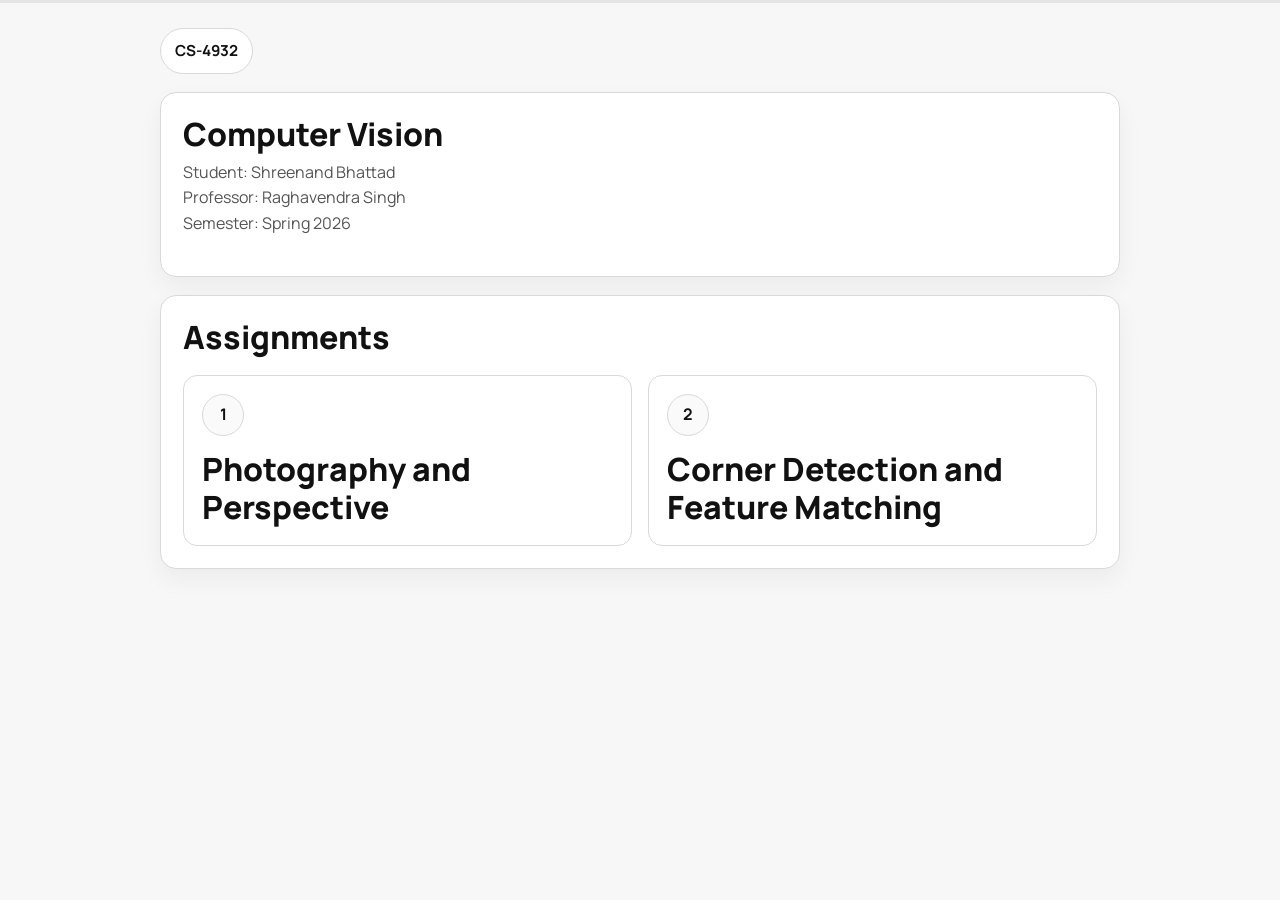
==== index.html @ b3ec2f50 "Restore course info on homepage" ====
<!doctype html>
<html lang="en">
<head>
    <meta charset="utf-8">
    <meta name="viewport" content="width=device-width, initial-scale=1">
    <title>CS-4932 Computer Vision</title>
    <link rel="preconnect" href="https://fonts.googleapis.com">
    <link rel="preconnect" href="https://fonts.gstatic.com" crossorigin>
    <link href="https://fonts.googleapis.com/css2?family=Manrope:wght@400;500;600;700;800&display=swap" rel="stylesheet">
    <link rel="stylesheet" href="assets/css/site.css">
</head>
<body>
    <div class="scroll-progress" id="scrollProgress"></div>

    <div class="site-shell">
        <header class="topbar reveal">
            <a class="brand-mark" href="./">CS-4932</a>
        </header>

        <main class="content-stack">
            <section class="section-card reveal">
                <div class="section-heading">
                    <div>
                        <h1 class="section-title">Computer Vision</h1>
                        <p class="section-summary">
                            Student: Shreenand Bhattad<br>
                            Professor: Raghavendra Singh<br>
                            Semester: Spring 2026
                        </p>
                    </div>
                </div>
            </section>

            <section class="section-card reveal">
                <div class="section-heading">
                    <h2 class="section-title">Assignments</h2>
                </div>

                <div class="card-grid">
                    <a class="assignment-card" href="assignment-1/">
                        <div class="assignment-index">1</div>
                        <h2 class="assignment-title">Photography and Perspective</h2>
                    </a>

                    <a class="assignment-card" href="assignment-2/">
                        <div class="assignment-index">2</div>
                        <h2 class="assignment-title">Corner Detection and Feature Matching</h2>
                    </a>
                </div>
            </section>
        </main>
    </div>

    <script src="assets/js/site.js"></script>
</body>
</html>
---- assets/css/site.css ----
:root {
    --bg: #f7f7f7;
    --surface: #ffffff;
    --surface-soft: #fafafa;
    --text: #111111;
    --muted: #555555;
    --border: #d9d9d9;
    --border-strong: #bdbdbd;
    --shadow: 0 10px 24px rgba(0, 0, 0, 0.05);
    --radius: 16px;
    --max-width: 960px;
    --duration-fast: 160ms;
    --duration-base: 260ms;
}

*,
*::before,
*::after {
    box-sizing: border-box;
}

html {
    scroll-behavior: smooth;
}

body {
    margin: 0;
    min-height: 100vh;
    font-family: "Manrope", "Segoe UI", sans-serif;
    color: var(--text);
    background: var(--bg);
    line-height: 1.6;
    -webkit-font-smoothing: antialiased;
}

a {
    color: inherit;
}

img {
    display: block;
    max-width: 100%;
}

button {
    font: inherit;
}

.scroll-progress {
    position: fixed;
    top: 0;
    left: 0;
    z-index: 30;
    width: 100%;
    height: 3px;
    background: rgba(0, 0, 0, 0.08);
}

.scroll-progress::after {
    content: "";
    display: block;
    width: 100%;
    height: 100%;
    background: #111111;
    transform-origin: left center;
    transform: scaleX(var(--scroll-progress, 0));
    transition: transform var(--duration-fast) linear;
}

.site-shell {
    width: min(calc(100% - 32px), var(--max-width));
    margin: 0 auto;
    padding: 28px 0 56px;
}

.topbar {
    display: flex;
    align-items: center;
    justify-content: space-between;
    gap: 16px;
    margin-bottom: 18px;
}

.brand-mark,
.back-link {
    display: inline-flex;
    align-items: center;
    padding: 10px 14px;
    border: 1px solid var(--border);
    border-radius: 999px;
    background: var(--surface);
    text-decoration: none;
    font-size: 0.95rem;
    font-weight: 700;
    transition:
        border-color var(--duration-base) ease,
        transform var(--duration-base) ease;
}

.brand-mark:hover,
.back-link:hover,
.assignment-card:hover,
.photo-card:hover,
.resource-link:hover {
    transform: translateY(-1px);
    border-color: var(--border-strong);
}

.content-stack {
    display: grid;
    gap: 18px;
}

.section-card {
    border: 1px solid var(--border);
    border-radius: var(--radius);
    background: var(--surface);
    box-shadow: var(--shadow);
    padding: 22px;
}

.section-heading {
    margin-bottom: 18px;
}

.section-kicker,
.photo-label {
    margin: 0 0 8px;
    font-size: 0.78rem;
    font-weight: 700;
    letter-spacing: 0.08em;
    text-transform: uppercase;
    color: var(--muted);
}

.section-title,
.assignment-title,
.photo-title {
    margin: 0;
    font-size: clamp(1.3rem, 3vw, 2rem);
    line-height: 1.2;
    font-weight: 800;
}

.section-summary,
.photo-caption,
.objective-list li,
.analysis-panel p {
    color: var(--muted);
}

.section-summary {
    margin: 6px 0 0;
}

.card-grid,
.photo-grid,
.resource-grid {
    display: grid;
    gap: 16px;
}

.card-grid,
.photo-grid {
    grid-template-columns: repeat(2, minmax(0, 1fr));
}

.resource-grid {
    grid-template-columns: repeat(auto-fit, minmax(180px, 1fr));
}

.assignment-card,
.analysis-panel,
.photo-card {
    border: 1px solid var(--border);
    border-radius: 14px;
    background: var(--surface);
}

.assignment-card,
.analysis-panel {
    padding: 18px;
}

.assignment-card {
    text-decoration: none;
}

.assignment-index {
    display: inline-flex;
    align-items: center;
    justify-content: center;
    width: 42px;
    height: 42px;
    margin-bottom: 14px;
    border-radius: 50%;
    border: 1px solid var(--border);
    background: var(--surface-soft);
    font-weight: 700;
}

.photo-card {
    overflow: hidden;
}

.photo-frame {
    aspect-ratio: 3 / 4;
    background: #efefef;
    cursor: zoom-in;
    overflow: hidden;
}

.photo-frame img {
    width: 100%;
    height: 100%;
    object-fit: cover;
    transition:
        transform var(--duration-base) ease,
        object-fit var(--duration-base) ease;
}

.photo-card:hover .photo-frame img {
    transform: scale(1.02);
}

.photo-card.is-contained .photo-frame img {
    object-fit: contain;
    background: #111111;
}

.photo-body {
    padding: 16px;
}

.photo-topline {
    display: flex;
    align-items: center;
    justify-content: space-between;
    gap: 12px;
    margin-bottom: 8px;
}

.photo-label {
    margin: 0;
}

.photo-title {
    font-size: 1.1rem;
    margin-bottom: 6px;
}

.photo-action,
.resource-link {
    display: inline-flex;
    align-items: center;
    justify-content: center;
    padding: 9px 14px;
    border: 1px solid var(--border);
    border-radius: 999px;
    background: #111111;
    color: #ffffff;
    text-decoration: none;
    cursor: pointer;
    transition:
        transform var(--duration-base) ease,
        background var(--duration-base) ease,
        border-color var(--duration-base) ease;
}

.photo-action.is-secondary,
.resource-link.is-secondary {
    background: var(--surface);
    color: var(--text);
}

.objective-list {
    margin: 0;
    padding-left: 18px;
}

.objective-list li + li {
    margin-top: 6px;
}

.analysis-panel p {
    margin: 0;
}

.analysis-panel p + p {
    margin-top: 10px;
}

.modal {
    position: fixed;
    inset: 0;
    z-index: 40;
    display: grid;
    place-items: center;
    padding: 24px;
    background: rgba(0, 0, 0, 0.82);
    opacity: 0;
    visibility: hidden;
    transition:
        opacity var(--duration-base) ease,
        visibility var(--duration-base) ease;
}

.modal.is-open {
    opacity: 1;
    visibility: visible;
}

.modal-dialog {
    position: relative;
    width: min(720px, 100%);
}

.modal-image {
    width: 100%;
    max-height: 84vh;
    object-fit: contain;
    border-radius: 14px;
    background: #111111;
}

.modal-caption {
    margin-top: 10px;
    color: rgba(255, 255, 255, 0.9);
    text-align: center;
}

.modal-close {
    position: absolute;
    top: 12px;
    right: 12px;
    width: 38px;
    height: 38px;
    border: 0;
    border-radius: 50%;
    background: rgba(255, 255, 255, 0.92);
    color: #111111;
    cursor: pointer;
}

.reveal {
    opacity: 0;
    transform: translateY(14px);
    transition:
        opacity var(--duration-base) ease,
        transform var(--duration-base) ease;
}

.reveal.is-visible {
    opacity: 1;
    transform: translateY(0);
}

body.modal-open {
    overflow: hidden;
}

@media (max-width: 700px) {
    .site-shell {
        width: min(calc(100% - 20px), var(--max-width));
        padding-top: 20px;
        padding-bottom: 40px;
    }

    .section-card {
        padding: 18px;
    }

    .card-grid,
    .photo-grid {
        grid-template-columns: 1fr;
    }

    .photo-topline {
        flex-direction: column;
        align-items: flex-start;
    }

    .resource-link,
    .photo-action {
        width: 100%;
    }
}

@media (prefers-reduced-motion: reduce) {
    html {
        scroll-behavior: auto;
    }

    *,
    *::before,
    *::after {
        animation-duration: 0.01ms !important;
        animation-iteration-count: 1 !important;
        transition-duration: 0.01ms !important;
        scroll-behavior: auto !important;
    }
}
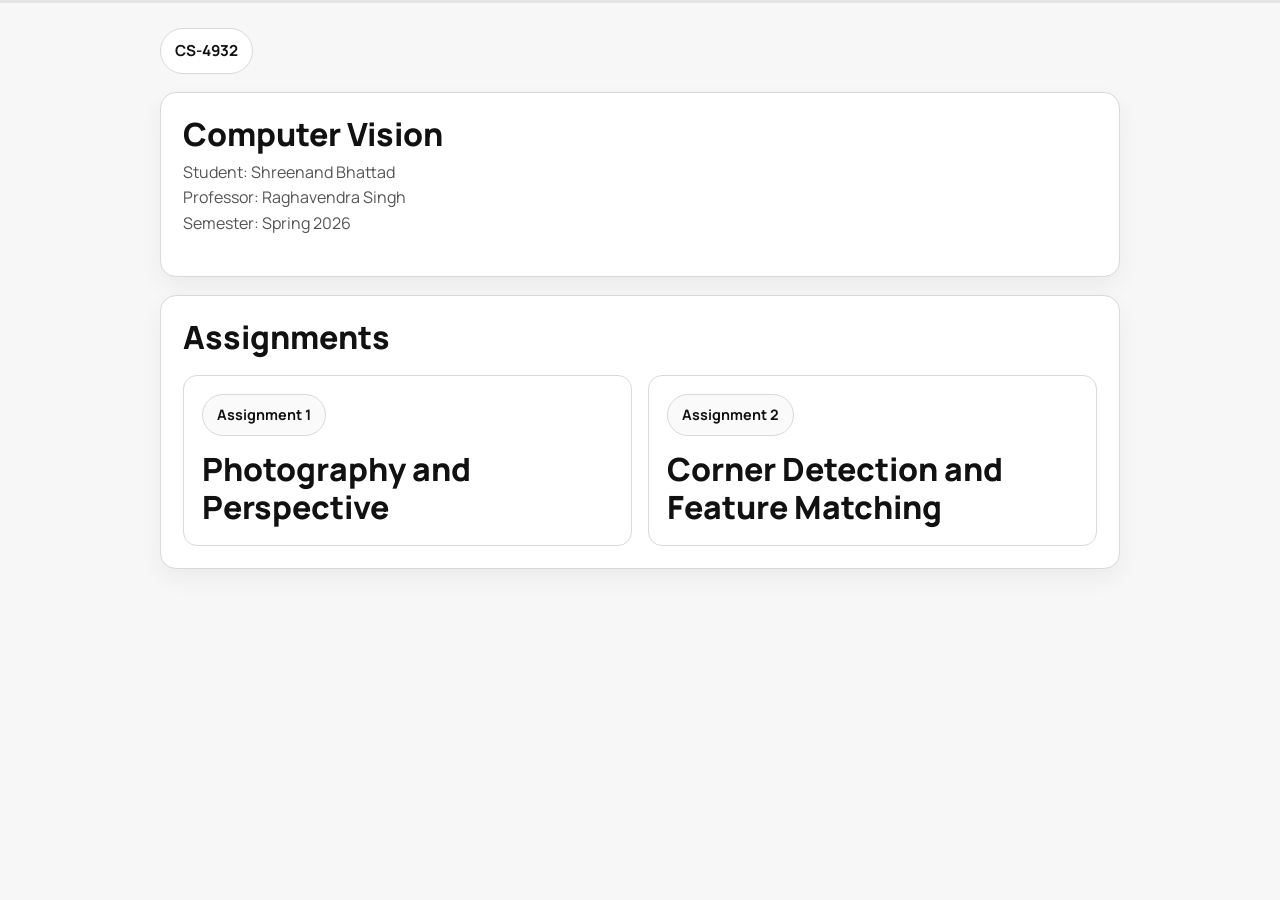
==== commit 32ddee1f: "Update assignment pages and resources" ====
--- a/index.html
+++ b/index.html
@@ -38,12 +38,12 @@
 
                 <div class="card-grid">
                     <a class="assignment-card" href="assignment-1/">
-                        <div class="assignment-index">1</div>
+                        <div class="assignment-index">Assignment 1</div>
                         <h2 class="assignment-title">Photography and Perspective</h2>
                     </a>
 
                     <a class="assignment-card" href="assignment-2/">
-                        <div class="assignment-index">2</div>
+                        <div class="assignment-index">Assignment 2</div>
                         <h2 class="assignment-title">Corner Detection and Feature Matching</h2>
                     </a>
                 </div>
--- a/assets/css/site.css
+++ b/assets/css/site.css
@@ -190,12 +190,13 @@
     display: inline-flex;
     align-items: center;
     justify-content: center;
-    width: 42px;
-    height: 42px;
+    min-height: 42px;
+    padding: 0 14px;
     margin-bottom: 14px;
-    border-radius: 50%;
+    border-radius: 999px;
     border: 1px solid var(--border);
     background: var(--surface-soft);
+    font-size: 0.9rem;
     font-weight: 700;
 }
 
@@ -210,6 +211,10 @@
     overflow: hidden;
 }
 
+.photo-frame.is-wide {
+    aspect-ratio: 4 / 3;
+}
+
 .photo-frame img {
     width: 100%;
     height: 100%;
@@ -225,7 +230,7 @@
 
 .photo-card.is-contained .photo-frame img {
     object-fit: contain;
-    background: #111111;
+    background: var(--surface-soft);
 }
 
 .photo-body {
@@ -288,6 +293,69 @@
 
 .analysis-panel p + p {
     margin-top: 10px;
+}
+
+.table-wrap {
+    overflow-x: auto;
+    border: 1px solid var(--border);
+    border-radius: 14px;
+    background: var(--surface);
+}
+
+.data-table {
+    width: 100%;
+    border-collapse: collapse;
+    font-size: 0.92rem;
+}
+
+.data-table th,
+.data-table td {
+    padding: 10px 12px;
+    border-bottom: 1px solid var(--border);
+    text-align: left;
+    white-space: nowrap;
+}
+
+.data-table th {
+    background: var(--surface-soft);
+    font-weight: 700;
+}
+
+.gallery-grid {
+    display: grid;
+    grid-template-columns: repeat(auto-fit, minmax(180px, 1fr));
+    gap: 14px;
+}
+
+.overlay-card {
+    display: block;
+    border: 1px solid var(--border);
+    border-radius: 14px;
+    background: var(--surface);
+    overflow: hidden;
+    text-decoration: none;
+    transition:
+        border-color var(--duration-base) ease,
+        transform var(--duration-base) ease;
+}
+
+.overlay-card:hover {
+    transform: translateY(-1px);
+    border-color: var(--border-strong);
+}
+
+.overlay-card img {
+    width: 100%;
+    aspect-ratio: 4 / 3;
+    object-fit: cover;
+    background: #efefef;
+}
+
+.overlay-card span {
+    display: block;
+    padding: 10px 12px;
+    font-size: 0.9rem;
+    color: var(--muted);
 }
 
 .modal {
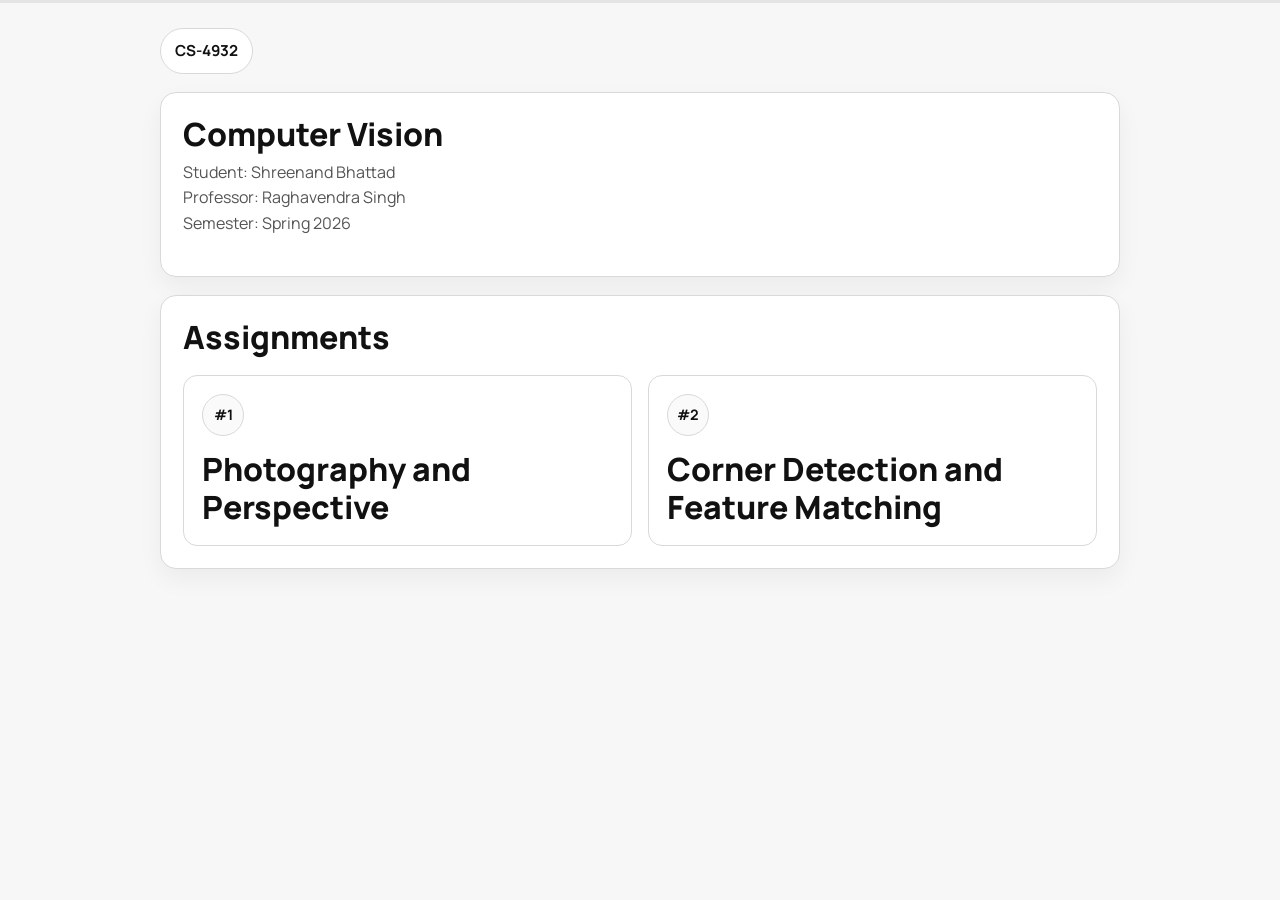
==== commit 79f6b907: "Simplify assignment badges on homepage" ====
--- a/index.html
+++ b/index.html
@@ -38,12 +38,12 @@
 
                 <div class="card-grid">
                     <a class="assignment-card" href="assignment-1/">
-                        <div class="assignment-index">Assignment 1</div>
+                        <div class="assignment-index">#1</div>
                         <h2 class="assignment-title">Photography and Perspective</h2>
                     </a>
 
                     <a class="assignment-card" href="assignment-2/">
-                        <div class="assignment-index">Assignment 2</div>
+                        <div class="assignment-index">#2</div>
                         <h2 class="assignment-title">Corner Detection and Feature Matching</h2>
                     </a>
                 </div>
--- a/assets/css/site.css
+++ b/assets/css/site.css
@@ -190,10 +190,10 @@
     display: inline-flex;
     align-items: center;
     justify-content: center;
-    min-height: 42px;
-    padding: 0 14px;
+    width: 42px;
+    height: 42px;
     margin-bottom: 14px;
-    border-radius: 999px;
+    border-radius: 50%;
     border: 1px solid var(--border);
     background: var(--surface-soft);
     font-size: 0.9rem;
@@ -215,6 +215,13 @@
     aspect-ratio: 4 / 3;
 }
 
+.parta-media-frame {
+    aspect-ratio: auto;
+    display: block;
+    padding: 16px;
+    background: var(--surface-soft);
+}
+
 .photo-frame img {
     width: 100%;
     height: 100%;
@@ -231,6 +238,14 @@
 .photo-card.is-contained .photo-frame img {
     object-fit: contain;
     background: var(--surface-soft);
+}
+
+.parta-media-frame img {
+    height: auto;
+    max-height: 520px;
+    object-fit: contain;
+    margin: 0 auto;
+    background: transparent;
 }
 
 .photo-body {
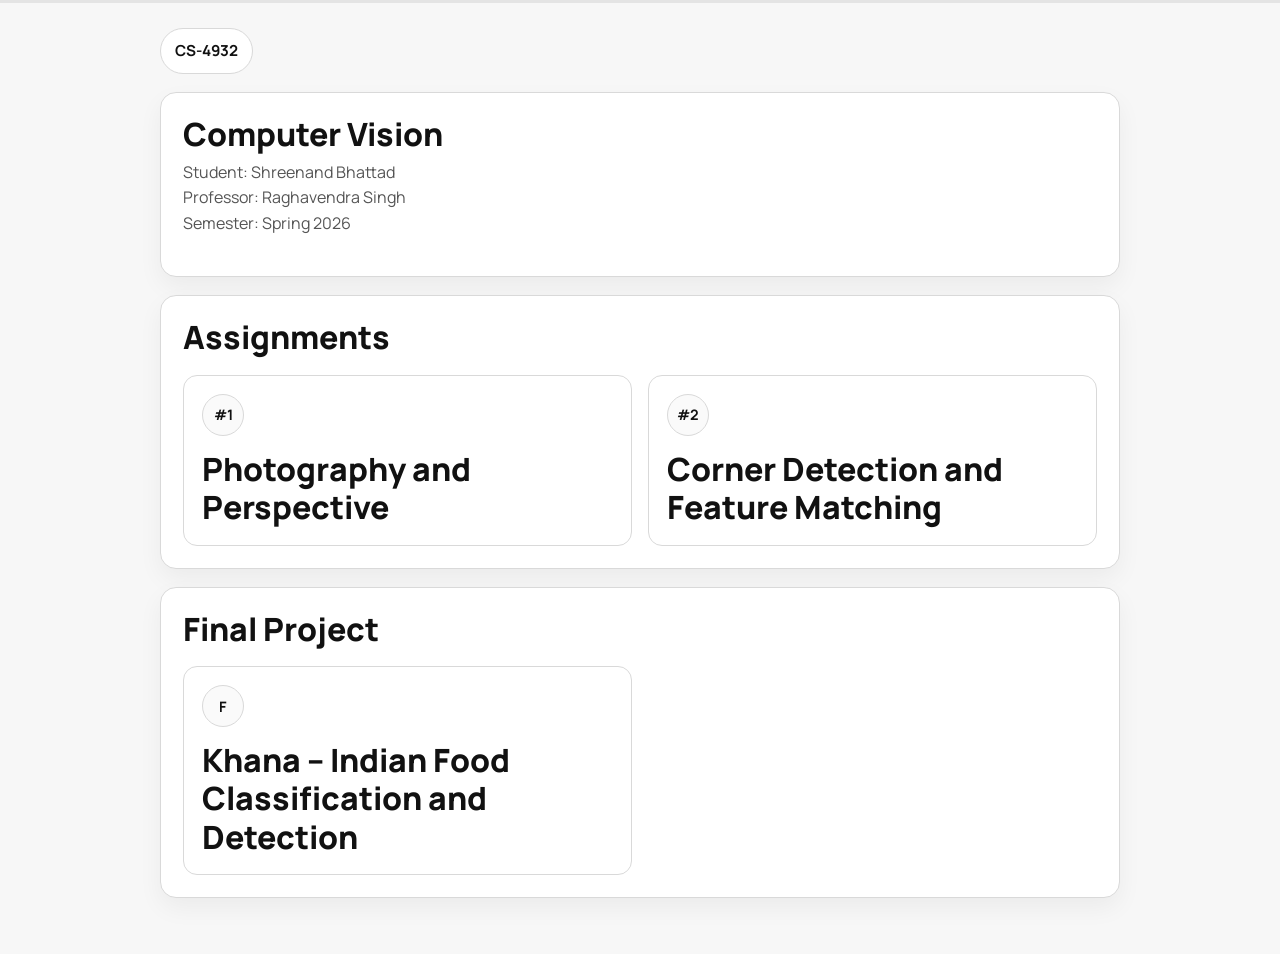
==== commit 0a87be02: "Update index.html" ====
--- a/index.html
+++ b/index.html
@@ -48,6 +48,19 @@
                     </a>
                 </div>
             </section>
+
+            <section class="section-card reveal">
+                <div class="section-heading">
+                    <h2 class="section-title">Final Project</h2>
+                </div>
+
+                <div class="card-grid">
+                    <a class="assignment-card" href="final-project/">
+                        <div class="assignment-index">F</div>
+                        <h2 class="assignment-title">Khana – Indian Food Classification and Detection</h2>
+                    </a>
+                </div>
+            </section>
         </main>
     </div>
 
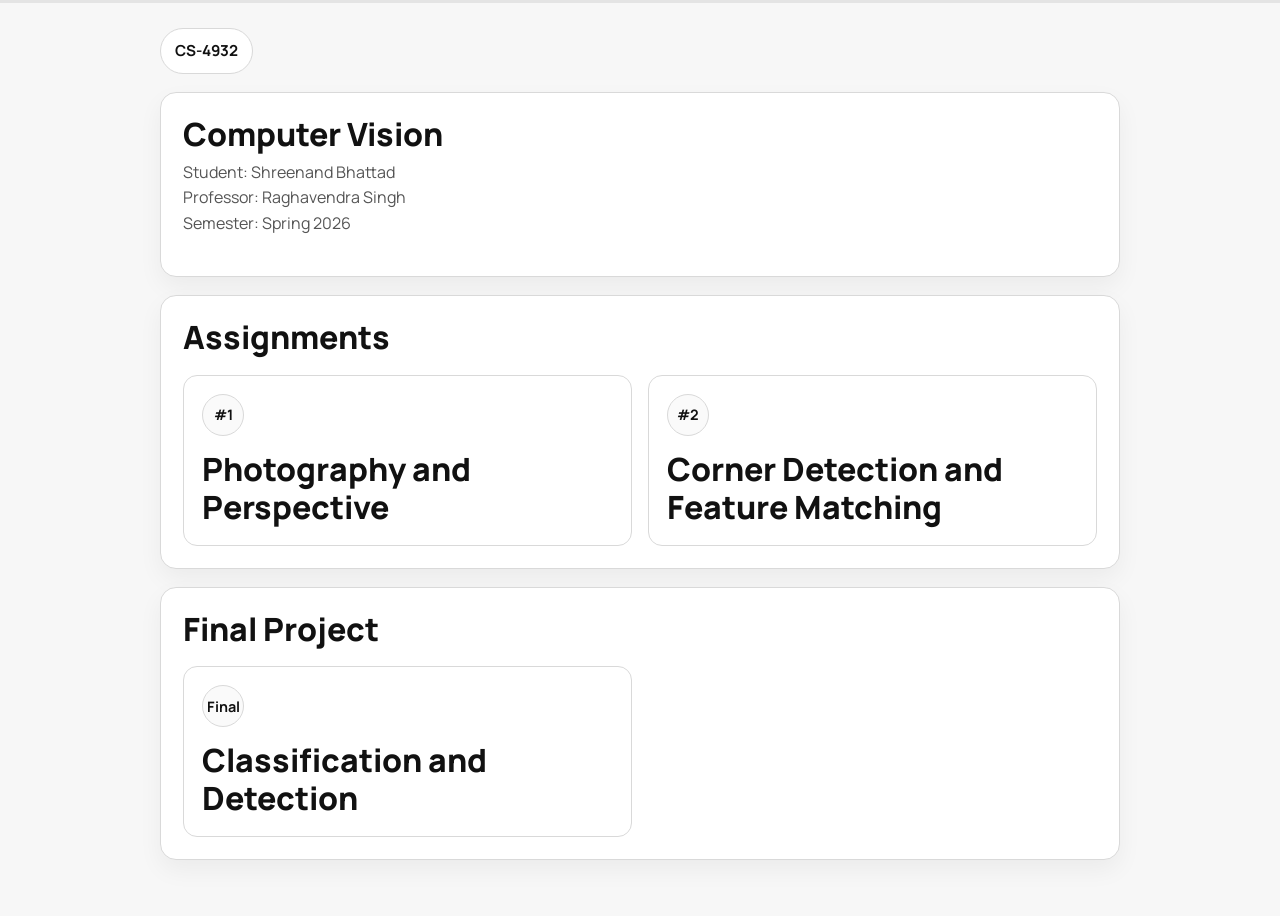
==== commit b38975a6: "Update index.html" ====
--- a/index.html
+++ b/index.html
@@ -56,8 +56,8 @@
 
                 <div class="card-grid">
                     <a class="assignment-card" href="final-project/">
-                        <div class="assignment-index">F</div>
-                        <h2 class="assignment-title">Khana – Indian Food Classification and Detection</h2>
+                        <div class="assignment-index">Final</div>
+                        <h2 class="assignment-title">Classification and Detection</h2>
                     </a>
                 </div>
             </section>
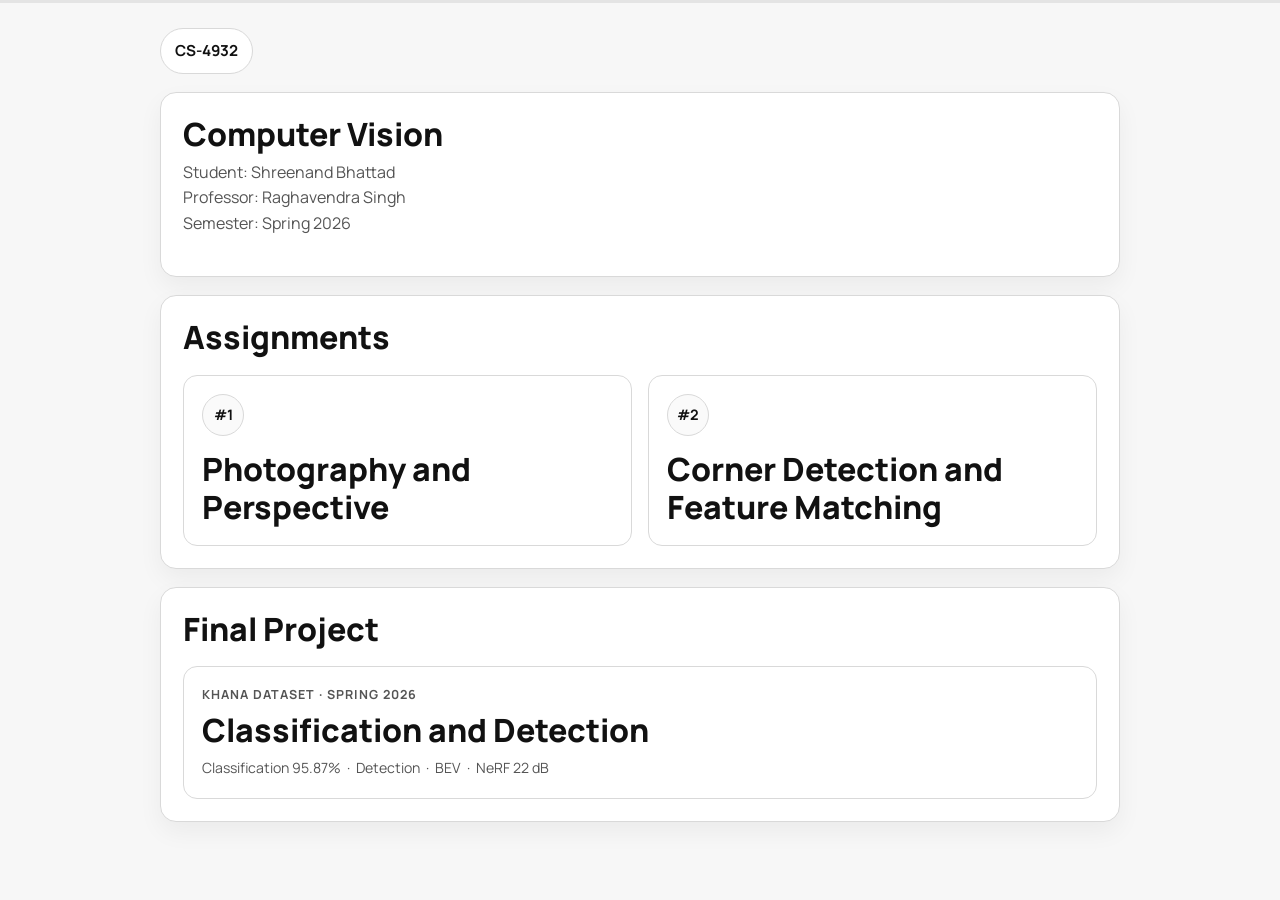
==== commit c8ad2cf2: "Update index.html" ====
--- a/index.html
+++ b/index.html
@@ -35,13 +35,11 @@
                 <div class="section-heading">
                     <h2 class="section-title">Assignments</h2>
                 </div>
-
                 <div class="card-grid">
                     <a class="assignment-card" href="assignment-1/">
                         <div class="assignment-index">#1</div>
                         <h2 class="assignment-title">Photography and Perspective</h2>
                     </a>
-
                     <a class="assignment-card" href="assignment-2/">
                         <div class="assignment-index">#2</div>
                         <h2 class="assignment-title">Corner Detection and Feature Matching</h2>
@@ -53,13 +51,11 @@
                 <div class="section-heading">
                     <h2 class="section-title">Final Project</h2>
                 </div>
-
-                <div class="card-grid">
-                    <a class="assignment-card" href="final-project/">
-                        <div class="assignment-index">Final</div>
-                        <h2 class="assignment-title">Classification and Detection</h2>
-                    </a>
-                </div>
+                <a class="assignment-card" href="final-project/" style="display:block;">
+                    <p style="margin:0 0 6px; font-size:0.78rem; font-weight:700; letter-spacing:0.08em; text-transform:uppercase; color:var(--muted);">Khana Dataset &middot; Spring 2026</p>
+                    <h2 class="assignment-title" style="margin:0 0 8px;">Classification and Detection</h2>
+                    <p style="margin:0; color:var(--muted); font-size:0.88rem;">Classification 95.87% &nbsp;&middot;&nbsp; Detection &nbsp;&middot;&nbsp; BEV &nbsp;&middot;&nbsp; NeRF 22 dB</p>
+                </a>
             </section>
         </main>
     </div>
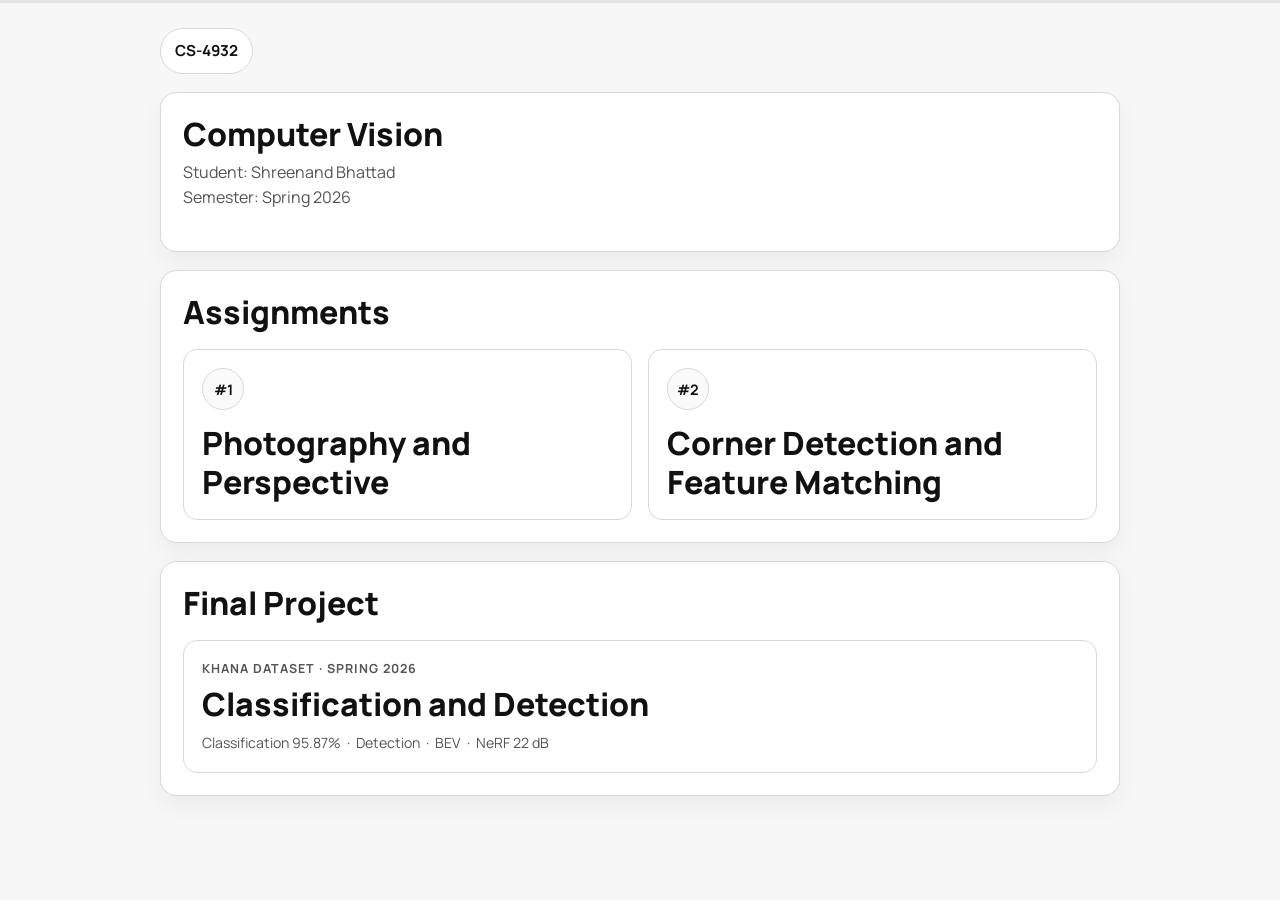
==== commit e5e0f336: "Update index.html" ====
--- a/index.html
+++ b/index.html
@@ -24,7 +24,6 @@
                         <h1 class="section-title">Computer Vision</h1>
                         <p class="section-summary">
                             Student: Shreenand Bhattad<br>
-                            Professor: Raghavendra Singh<br>
                             Semester: Spring 2026
                         </p>
                     </div>
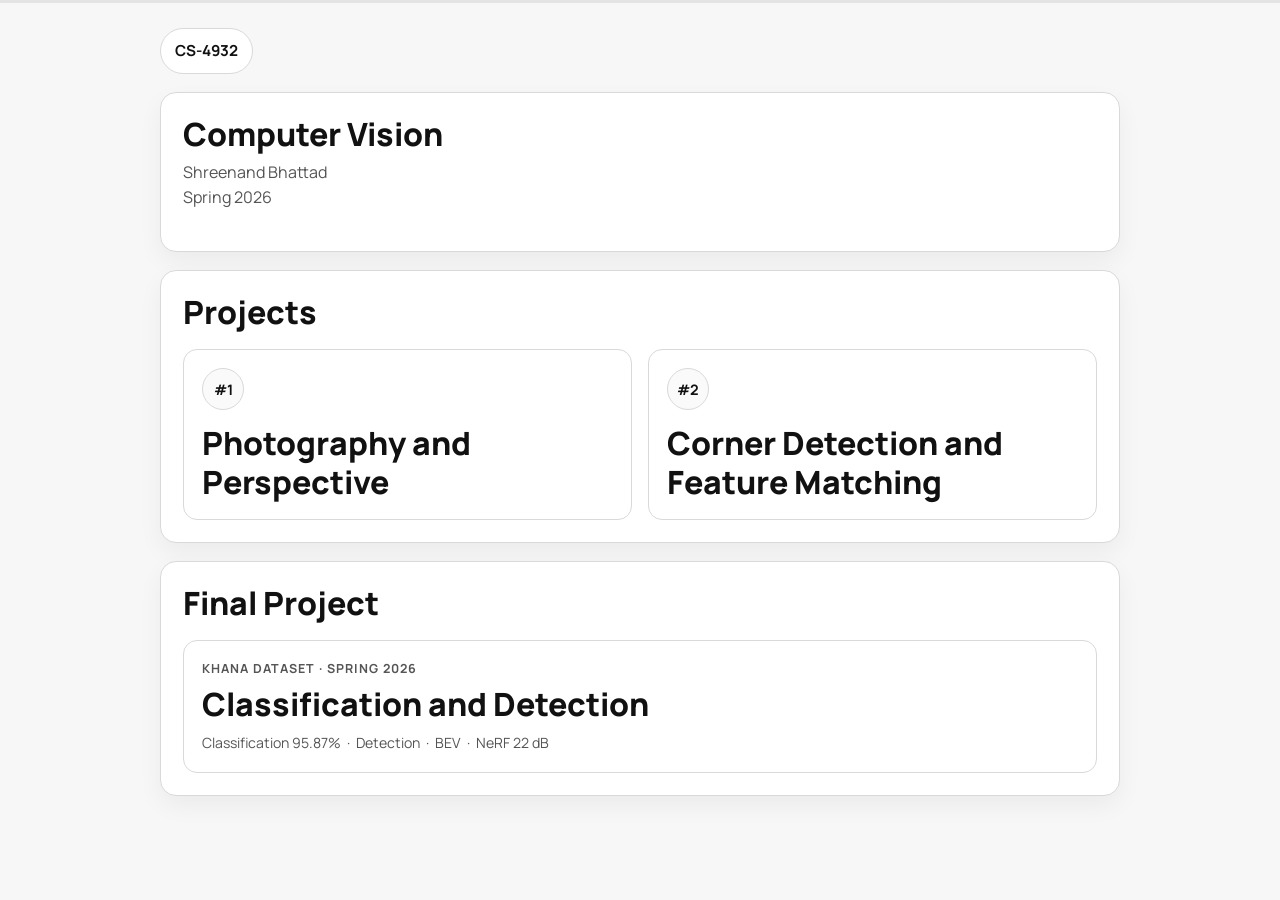
==== commit 89c80a55: "Update student and semester information" ====
--- a/index.html
+++ b/index.html
@@ -23,8 +23,8 @@
                     <div>
                         <h1 class="section-title">Computer Vision</h1>
                         <p class="section-summary">
-                            Student: Shreenand Bhattad<br>
-                            Semester: Spring 2026
+                            Shreenand Bhattad<br>
+                            Spring 2026
                         </p>
                     </div>
                 </div>
@@ -32,7 +32,7 @@
 
             <section class="section-card reveal">
                 <div class="section-heading">
-                    <h2 class="section-title">Assignments</h2>
+                    <h2 class="section-title">Projects</h2>
                 </div>
                 <div class="card-grid">
                     <a class="assignment-card" href="assignment-1/">
